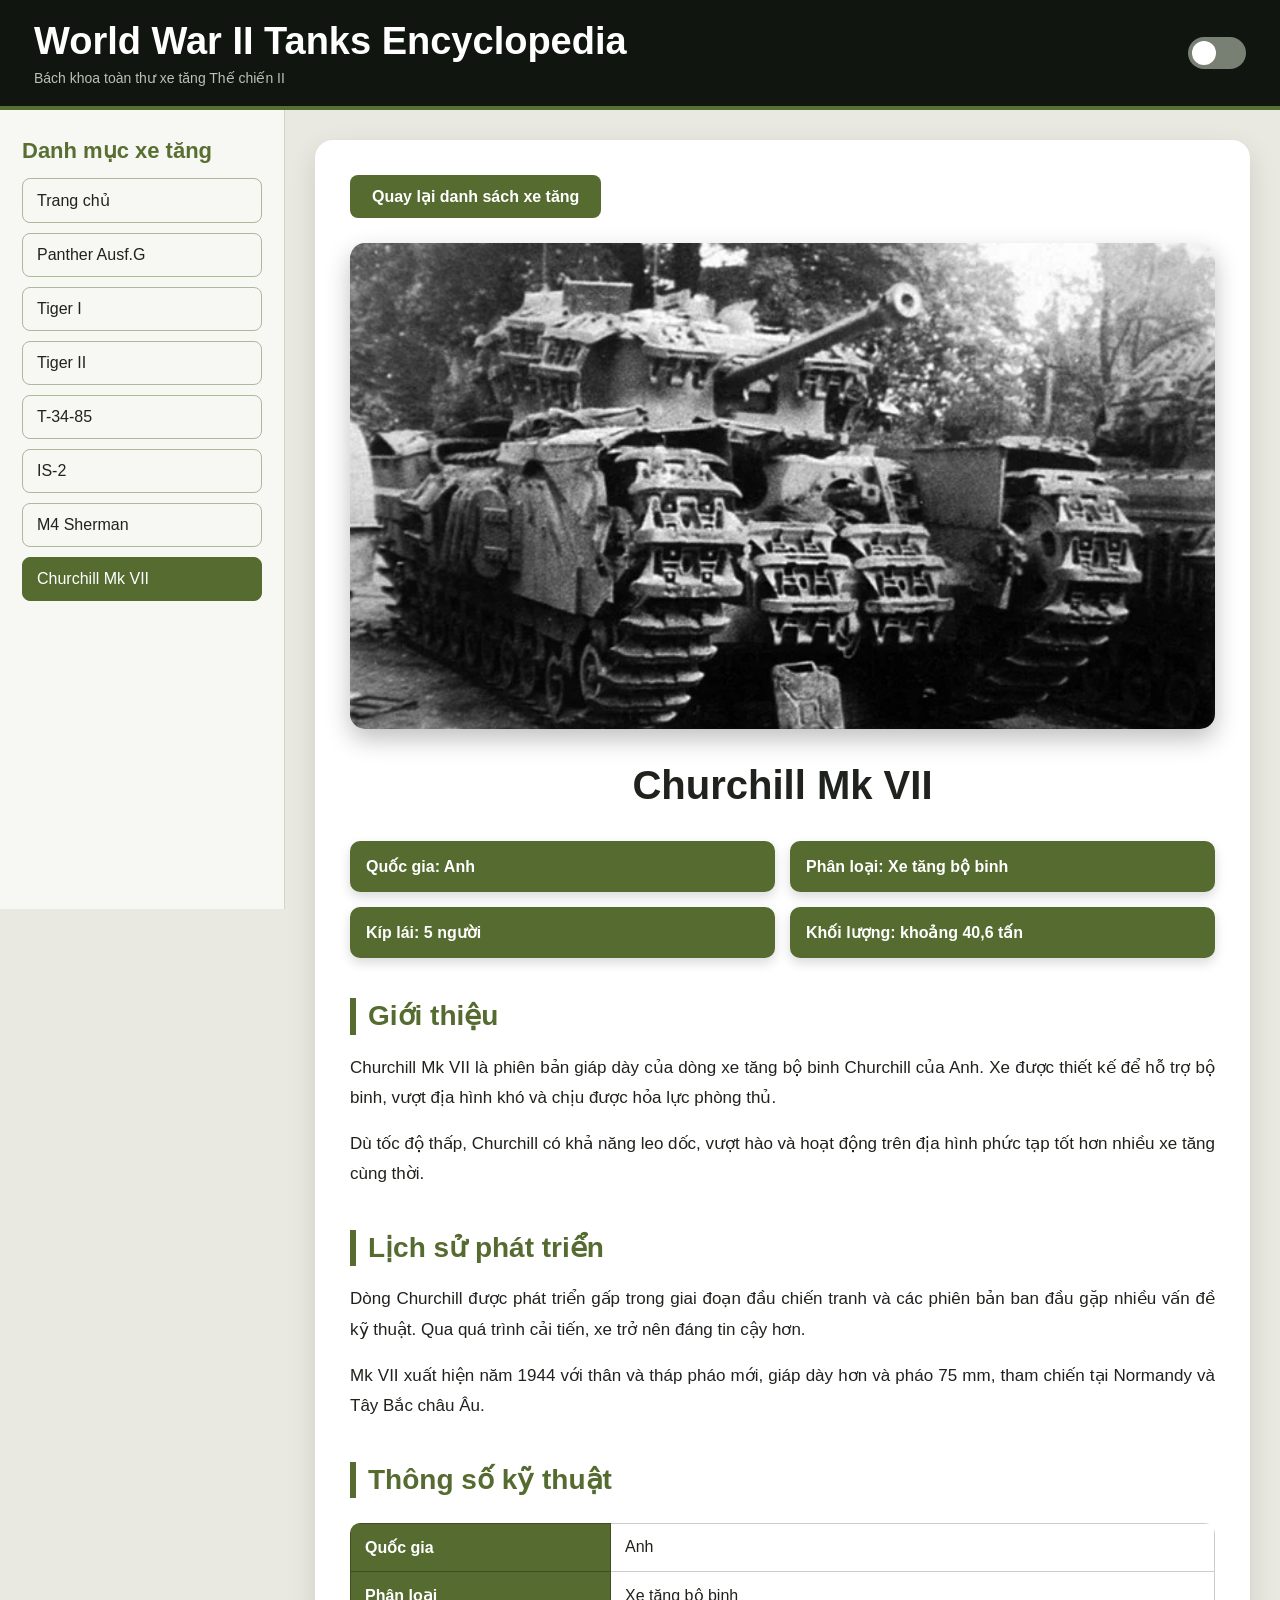
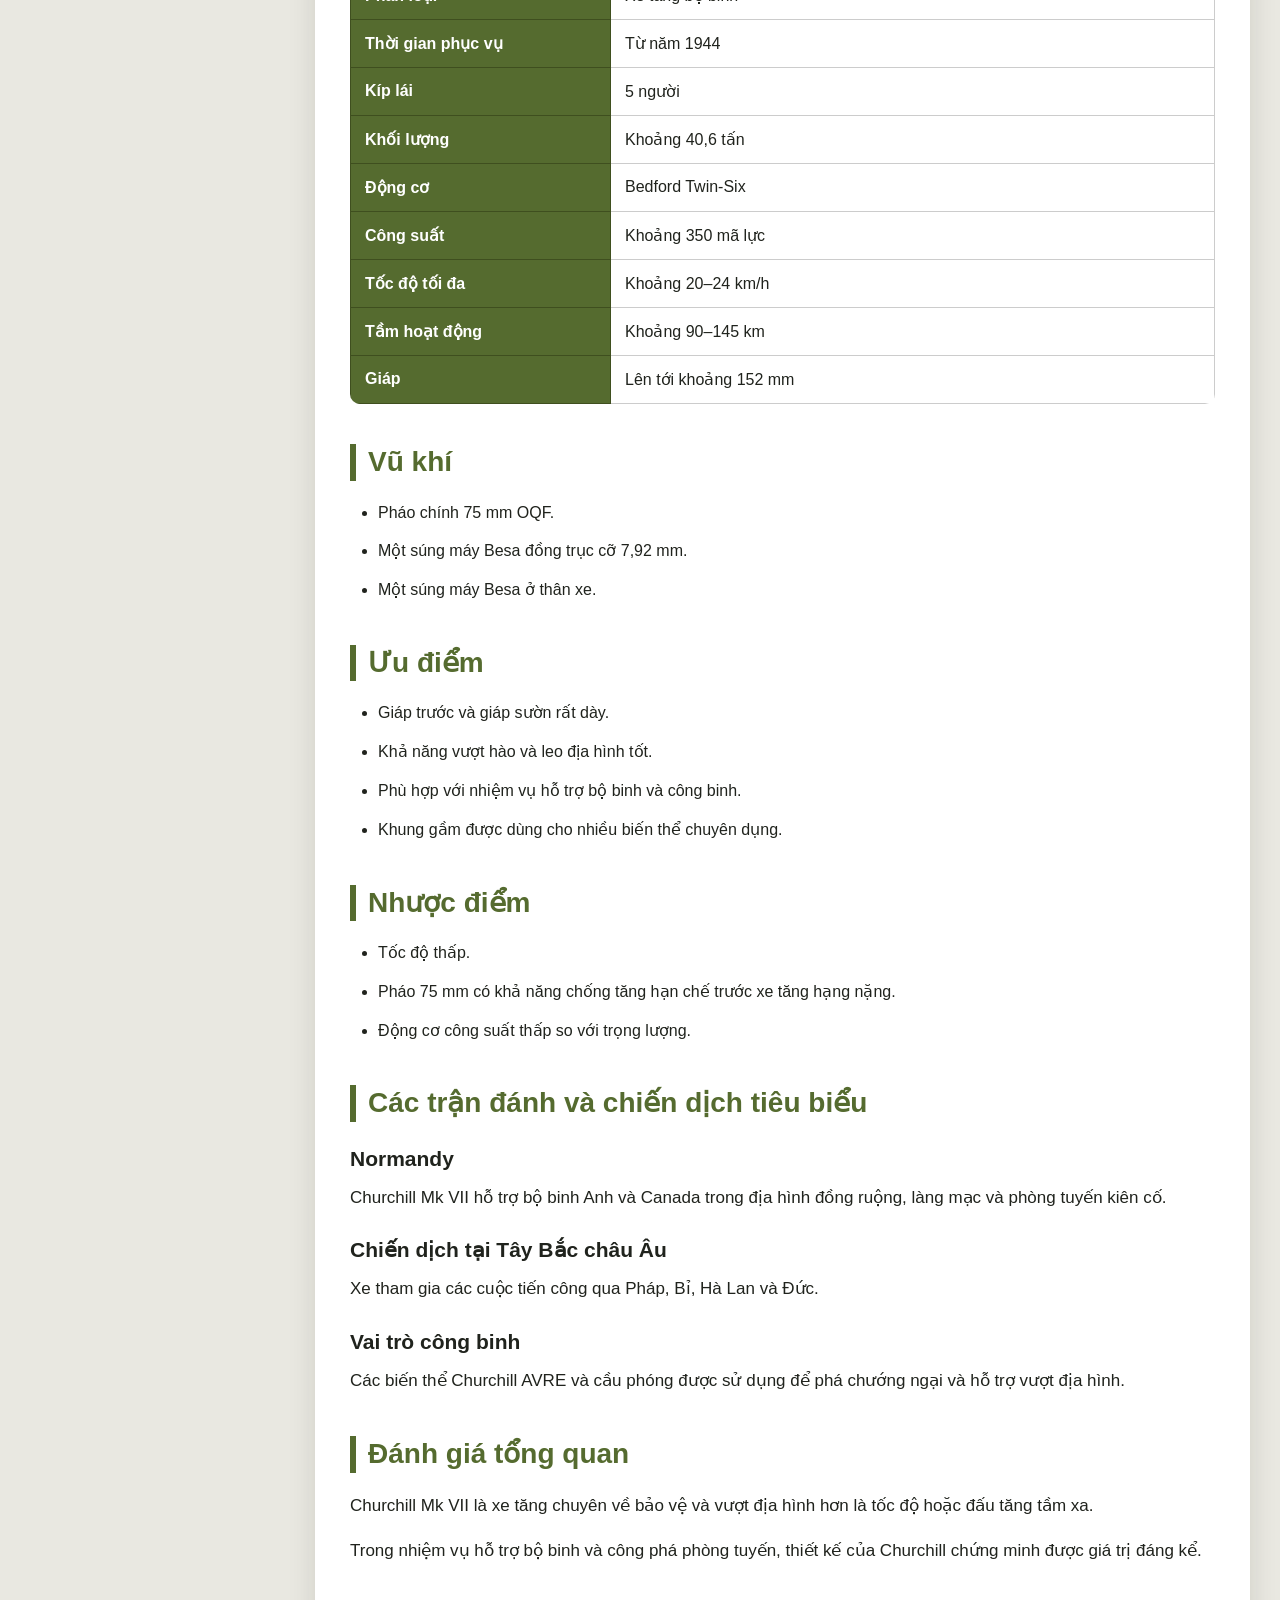
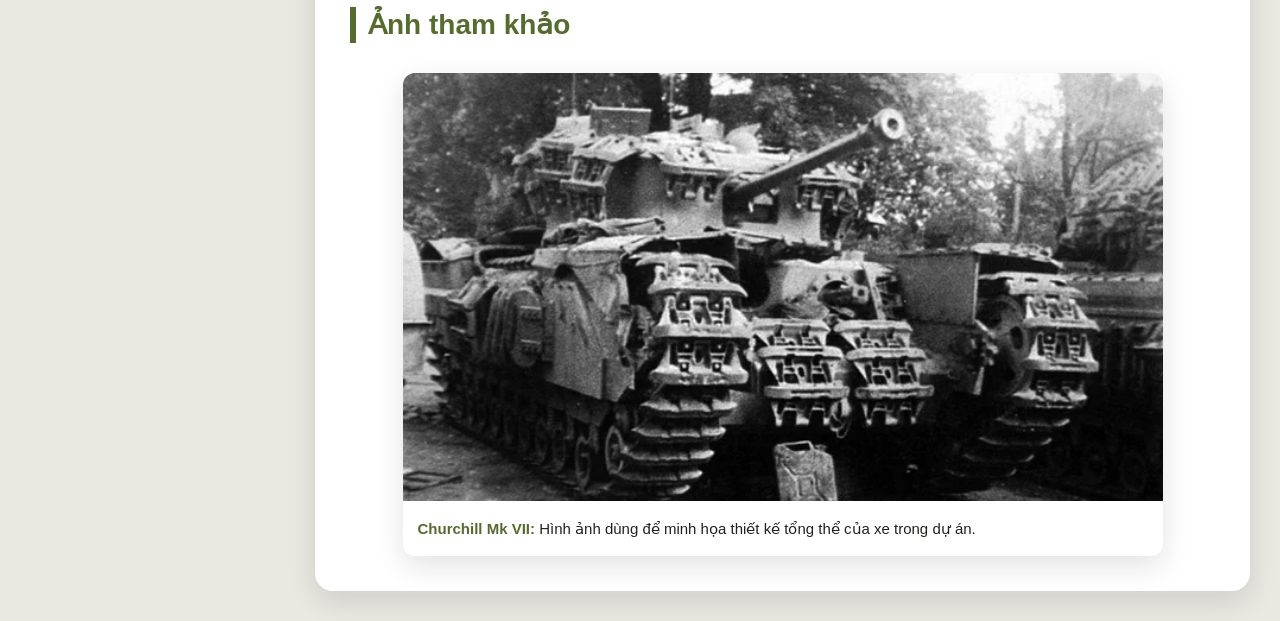
==== tank/churchill.html @ 27023e3a "Add files via upload" ====
<!DOCTYPE html>
<html lang="vi">
<head>
    <meta charset="UTF-8">
    <meta name="viewport" content="width=device-width, initial-scale=1.0">
    <title>Churchill Mk VII</title>
    <link rel="stylesheet" href="../css/style.css">
    <link rel="stylesheet" href="../css/detail.css">
</head>
<body>
<div class="container">
    <header class="header">
        <div><h1>World War II Tanks Encyclopedia</h1><p>Bách khoa toàn thư xe tăng Thế chiến II</p></div>
        <label class="switch" aria-label="Bật hoặc tắt chế độ tối"><input type="checkbox" id="darkMode"><span class="slider"></span></label>
    </header>
    <aside class="sidebar">
        <h2>Danh mục xe tăng</h2>
        <nav class="detail-menu"><a href="../index.html">Trang chủ</a><a href="panther.html">Panther Ausf.G</a>
<a href="tiger1.html">Tiger I</a>
<a href="tiger2.html">Tiger II</a>
<a href="t3485.html">T-34-85</a>
<a href="is2.html">IS-2</a>
<a href="sherman.html">M4 Sherman</a>
<a href="churchill.html" class="active">Churchill Mk VII</a></nav>
    </aside>
    <main class="main detail-main">
        <article class="detail">
            <a href="../index.html" class="back-btn">Quay lại danh sách xe tăng</a>
            <img src="../images/Churchill.jpg" alt="Churchill Mk VII" class="hero">
            <h1>Churchill Mk VII</h1>
            <div class="quick-info">
                <div class="quick-item">Quốc gia: Anh</div>
                <div class="quick-item">Phân loại: Xe tăng bộ binh</div>
                <div class="quick-item">Kíp lái: 5 người</div>
                <div class="quick-item">Khối lượng: khoảng 40,6 tấn</div>
            </div>
            <section><h2>Giới thiệu</h2><p>Churchill Mk VII là phiên bản giáp dày của dòng xe tăng bộ binh Churchill của Anh. Xe được thiết kế để hỗ trợ bộ binh, vượt địa hình khó và chịu được hỏa lực phòng thủ.</p>
<p>Dù tốc độ thấp, Churchill có khả năng leo dốc, vượt hào và hoạt động trên địa hình phức tạp tốt hơn nhiều xe tăng cùng thời.</p></section>
            <section><h2>Lịch sử phát triển</h2><p>Dòng Churchill được phát triển gấp trong giai đoạn đầu chiến tranh và các phiên bản ban đầu gặp nhiều vấn đề kỹ thuật. Qua quá trình cải tiến, xe trở nên đáng tin cậy hơn.</p>
<p>Mk VII xuất hiện năm 1944 với thân và tháp pháo mới, giáp dày hơn và pháo 75 mm, tham chiến tại Normandy và Tây Bắc châu Âu.</p></section>
            <section><h2>Thông số kỹ thuật</h2><table class="spec"><tr><th>Quốc gia</th><td>Anh</td></tr>
<tr><th>Phân loại</th><td>Xe tăng bộ binh</td></tr>
<tr><th>Thời gian phục vụ</th><td>Từ năm 1944</td></tr>
<tr><th>Kíp lái</th><td>5 người</td></tr>
<tr><th>Khối lượng</th><td>Khoảng 40,6 tấn</td></tr>
<tr><th>Động cơ</th><td>Bedford Twin-Six</td></tr>
<tr><th>Công suất</th><td>Khoảng 350 mã lực</td></tr>
<tr><th>Tốc độ tối đa</th><td>Khoảng 20–24 km/h</td></tr>
<tr><th>Tầm hoạt động</th><td>Khoảng 90–145 km</td></tr>
<tr><th>Giáp</th><td>Lên tới khoảng 152 mm</td></tr></table></section>
            <section><h2>Vũ khí</h2><ul><li>Pháo chính 75 mm OQF.</li>
<li>Một súng máy Besa đồng trục cỡ 7,92 mm.</li>
<li>Một súng máy Besa ở thân xe.</li></ul></section>
            <section><h2>Ưu điểm</h2><ul><li>Giáp trước và giáp sườn rất dày.</li>
<li>Khả năng vượt hào và leo địa hình tốt.</li>
<li>Phù hợp với nhiệm vụ hỗ trợ bộ binh và công binh.</li>
<li>Khung gầm được dùng cho nhiều biến thể chuyên dụng.</li></ul></section>
            <section><h2>Nhược điểm</h2><ul><li>Tốc độ thấp.</li>
<li>Pháo 75 mm có khả năng chống tăng hạn chế trước xe tăng hạng nặng.</li>
<li>Động cơ công suất thấp so với trọng lượng.</li></ul></section>
            <section><h2>Các trận đánh và chiến dịch tiêu biểu</h2><h3>Normandy</h3><p>Churchill Mk VII hỗ trợ bộ binh Anh và Canada trong địa hình đồng ruộng, làng mạc và phòng tuyến kiên cố.</p>
<h3>Chiến dịch tại Tây Bắc châu Âu</h3><p>Xe tham gia các cuộc tiến công qua Pháp, Bỉ, Hà Lan và Đức.</p>
<h3>Vai trò công binh</h3><p>Các biến thể Churchill AVRE và cầu phóng được sử dụng để phá chướng ngại và hỗ trợ vượt địa hình.</p></section>
            <section><h2>Đánh giá tổng quan</h2><p>Churchill Mk VII là xe tăng chuyên về bảo vệ và vượt địa hình hơn là tốc độ hoặc đấu tăng tầm xa.</p>
<p>Trong nhiệm vụ hỗ trợ bộ binh và công phá phòng tuyến, thiết kế của Churchill chứng minh được giá trị đáng kể.</p></section>
            <section>
                <h2>Ảnh tham khảo</h2>
                <div class="gallery single-gallery">
                    <figure class="gallery-item">
                        <img src="../images/Churchill.jpg" alt="Ảnh tham khảo Churchill Mk VII">
                        <figcaption><strong>Churchill Mk VII:</strong> Hình ảnh dùng để minh họa thiết kế tổng thể của xe trong dự án.</figcaption>
                    </figure>
                </div>
            </section>
        </article>
    </main>
</div>
<script src="../js/script.js"></script>
</body>
</html>
---- css/style.css ----
:root {
    --background: #e9e8e1;
    --surface: #f7f7f3;
    --card: #ffffff;
    --text: #20231d;
    --muted: #6d7167;
    --primary: #596f32;
    --primary-hover: #718b40;
    --border: #d2d5ca;
    --header: #11150f;
    --shadow: 0 10px 28px rgba(22, 28, 16, 0.12);
}

body.dark {
    --background: #10130e;
    --surface: #181c15;
    --card: #22271e;
    --text: #f1f3ed;
    --muted: #b7bdaf;
    --primary: #94b45a;
    --primary-hover: #abc96b;
    --border: #3b4335;
    --header: #090b08;
    --shadow: 0 12px 30px rgba(0, 0, 0, 0.34);
}

* {
    margin: 0;
    padding: 0;
    box-sizing: border-box;
}

html {
    scroll-behavior: smooth;
}

body {
    min-height: 100vh;
    background: var(--background);
    color: var(--text);
    font-family: Arial, Helvetica, sans-serif;
    transition: background 0.3s, color 0.3s;
}

body.modal-open {
    overflow: hidden;
}

button,
input {
    font: inherit;
}

button {
    border: 0;
}

.container {
    display: grid;
    grid-template-columns: 285px minmax(0, 1fr);
    grid-template-rows: auto 1fr;
    min-height: 100vh;
}

.header {
    position: sticky;
    top: 0;
    z-index: 20;
    grid-column: 1 / -1;
    display: flex;
    align-items: center;
    justify-content: space-between;
    gap: 20px;
    padding: 20px 34px;
    background: var(--header);
    color: #fff;
    border-bottom: 4px solid var(--primary);
}

.header h1 {
    font-size: clamp(25px, 3vw, 38px);
    line-height: 1.15;
}

.header p {
    margin-top: 6px;
    color: #bbc2b4;
    font-size: 14px;
}

.sidebar {
    position: sticky;
    top: 101px;
    align-self: start;
    min-height: calc(100vh - 101px);
    padding: 28px 22px;
    background: var(--surface);
    border-right: 1px solid var(--border);
}

.filter-group {
    margin-bottom: 28px;
}

.sidebar h2 {
    margin-bottom: 14px;
    color: var(--primary);
    font-size: 22px;
}

.search-input {
    width: 100%;
    padding: 12px 14px;
    color: var(--text);
    background: var(--card);
    border: 1px solid var(--border);
    border-radius: 9px;
    outline: none;
}

.search-input:focus {
    border-color: var(--primary);
    box-shadow: 0 0 0 3px rgba(89, 111, 50, 0.18);
}

.country-options {
    display: flex;
    flex-direction: column;
    gap: 12px;
}

.country-options label {
    display: flex;
    align-items: center;
    gap: 9px;
    cursor: pointer;
}

.country-options input {
    width: 18px;
    height: 18px;
    accent-color: var(--primary);
}

.clear-btn {
    width: 100%;
    padding: 11px 14px;
    color: var(--text);
    background: transparent;
    border: 1px solid var(--border);
    border-radius: 8px;
    cursor: pointer;
    transition: 0.25s;
}

.clear-btn:hover {
    color: #fff;
    background: var(--primary);
    border-color: var(--primary);
}

.main {
    min-width: 0;
    padding: 34px;
}

.result-bar {
    display: flex;
    align-items: center;
    justify-content: space-between;
    gap: 20px;
    margin-bottom: 22px;
}

.result-bar h2 {
    font-size: 27px;
}

.result-bar span {
    color: var(--muted);
}

.tank-grid {
    display: grid;
    grid-template-columns: repeat(3, minmax(0, 1fr));
    gap: 24px;
}

.tank-card {
    overflow: hidden;
    background: var(--card);
    border: 1px solid var(--border);
    border-radius: 15px;
    box-shadow: var(--shadow);
    cursor: pointer;
    transition: transform 0.3s, box-shadow 0.3s, border-color 0.3s;
}

.tank-card:hover,
.tank-card:focus-visible {
    transform: translateY(-7px);
    border-color: var(--primary);
    box-shadow: 0 16px 34px rgba(24, 31, 18, 0.2);
    outline: none;
}

.tank-image-wrap {
    position: relative;
    overflow: hidden;
}

.tank-card img {
    display: block;
    width: 100%;
    height: 225px;
    object-fit: cover;
    transition: transform 0.4s;
}

.tank-card:hover img {
    transform: scale(1.045);
}

.tank-year {
    position: absolute;
    right: 12px;
    bottom: 12px;
    padding: 6px 10px;
    color: #fff;
    background: rgba(12, 15, 10, 0.82);
    border-radius: 999px;
    font-size: 13px;
    font-weight: 700;
}

.tank-content {
    padding: 18px;
}

.tank-content h2 {
    margin-bottom: 7px;
    color: var(--primary);
    font-size: 23px;
}

.tank-type {
    margin-bottom: 14px;
    color: var(--muted);
}

.tank-meta {
    display: flex;
    flex-wrap: wrap;
    gap: 8px;
    margin-bottom: 16px;
}

.tank-meta span {
    padding: 6px 9px;
    color: var(--text);
    background: var(--background);
    border: 1px solid var(--border);
    border-radius: 7px;
    font-size: 13px;
}

.detail-btn {
    display: inline-block;
    padding: 10px 16px;
    color: #fff;
    background: var(--primary);
    border-radius: 8px;
    text-decoration: none;
    font-weight: 700;
    cursor: pointer;
    transition: background 0.25s, transform 0.25s;
}

.detail-btn:hover {
    background: var(--primary-hover);
    transform: translateY(-1px);
}

.no-result {
    grid-column: 1 / -1;
    padding: 50px 24px;
    background: var(--card);
    border: 1px solid var(--border);
    border-radius: 14px;
    text-align: center;
}

.no-result p {
    margin-top: 8px;
    color: var(--muted);
}

.switch {
    position: relative;
    flex: 0 0 auto;
    width: 58px;
    height: 32px;
}

.switch input {
    width: 0;
    height: 0;
    opacity: 0;
}

.slider {
    position: absolute;
    inset: 0;
    background: #778073;
    border-radius: 30px;
    cursor: pointer;
    transition: 0.3s;
}

.slider::before {
    position: absolute;
    content: "";
    width: 24px;
    height: 24px;
    left: 4px;
    top: 4px;
    background: #fff;
    border-radius: 50%;
    transition: 0.3s;
}

.switch input:checked + .slider {
    background: var(--primary);
}

.switch input:checked + .slider::before {
    transform: translateX(26px);
}

.modal {
    position: fixed;
    inset: 0;
    z-index: 100;
    display: none;
    align-items: center;
    justify-content: center;
    padding: 22px;
    background: rgba(0, 0, 0, 0.72);
    backdrop-filter: blur(5px);
}

.modal.show {
    display: flex;
}

.modal-content {
    position: relative;
    width: min(820px, 100%);
    max-height: 90vh;
    overflow-y: auto;
    background: var(--card);
    border: 1px solid var(--border);
    border-radius: 17px;
    box-shadow: 0 24px 70px rgba(0, 0, 0, 0.42);
    animation: modalIn 0.25s ease;
}

.modal-content > img {
    display: block;
    width: 100%;
    height: 340px;
    object-fit: cover;
}

.modal-close {
    position: absolute;
    top: 12px;
    right: 12px;
    z-index: 2;
    width: 42px;
    height: 42px;
    color: #fff;
    background: rgba(0, 0, 0, 0.68);
    border-radius: 50%;
    font-size: 30px;
    line-height: 1;
    cursor: pointer;
}

.modal-body {
    padding: 25px;
}

.modal-body h2 {
    margin-bottom: 17px;
    color: var(--primary);
    font-size: 30px;
}

.modal-specs {
    display: grid;
    grid-template-columns: repeat(2, 1fr);
    gap: 10px 20px;
    margin-bottom: 18px;
}

.modal-specs p {
    padding-bottom: 9px;
    border-bottom: 1px solid var(--border);
}

.modal-description {
    margin-bottom: 20px;
    color: var(--muted);
    line-height: 1.75;
}

.modal-detail[hidden] {
    display: none;
}

@keyframes modalIn {
    from {
        opacity: 0;
        transform: translateY(18px) scale(0.98);
    }
    to {
        opacity: 1;
        transform: translateY(0) scale(1);
    }
}

@media (max-width: 1150px) {
    .tank-grid {
        grid-template-columns: repeat(2, minmax(0, 1fr));
    }
}

@media (max-width: 820px) {
    .container {
        display: block;
    }

    .header {
        position: relative;
        padding: 18px 20px;
    }

    .sidebar {
        position: static;
        min-height: auto;
        border-right: 0;
        border-bottom: 1px solid var(--border);
    }

    .country-options {
        flex-direction: row;
        flex-wrap: wrap;
    }

    .main {
        padding: 24px;
    }
}

@media (max-width: 600px) {
    .header h1 {
        font-size: 22px;
    }

    .header p {
        display: none;
    }

    .main {
        padding: 16px;
    }

    .result-bar {
        align-items: flex-start;
        flex-direction: column;
        gap: 6px;
    }

    .tank-grid {
        grid-template-columns: 1fr;
    }

    .tank-card img {
        height: 215px;
    }

    .modal {
        padding: 10px;
    }

    .modal-content > img {
        height: 230px;
    }

    .modal-body {
        padding: 20px;
    }

    .modal-specs {
        grid-template-columns: 1fr;
    }
}
---- css/detail.css ----
/*==================================================
        TRANG CHI TIẾT XE TĂNG
==================================================*/

/*================ KHUNG NỘI DUNG =================*/

.detail-main {
    width: 100%;
    padding: 30px;
}

.detail {
    width: 100%;
    max-width: 1200px;
    margin: 0 auto;
    padding: 35px;
    background: var(--card);
    color: var(--text);
    border-radius: 18px;
    box-shadow: var(--shadow);
}

/*================ NÚT QUAY LẠI =================*/

.back-btn {
    display: inline-block;
    margin-bottom: 25px;
    padding: 12px 22px;
    background: #556b2f;
    color: #ffffff;
    text-decoration: none;
    border-radius: 8px;
    font-weight: 700;
    transition: 0.3s;
}

.back-btn:hover {
    background: #708c35;
    transform: translateY(-2px);
}

/*================ ẢNH BANNER =================*/

.hero {
    display: block;
    width: 100%;
    aspect-ratio: 16 / 9;
    object-fit: cover;
    margin-bottom: 30px;
    border-radius: 15px;
    box-shadow: 0 10px 25px rgba(0, 0, 0, 0.25);
}

/*================ TIÊU ĐỀ =================*/

.detail h1 {
    margin-bottom: 30px;
    text-align: center;
    font-size: 40px;
    line-height: 1.3;
}

.detail h2 {
    margin-top: 40px;
    margin-bottom: 18px;
    padding-left: 12px;
    border-left: 6px solid #556b2f;
    color: #556b2f;
    font-size: 28px;
    line-height: 1.3;
}

.detail h3 {
    margin-top: 25px;
    margin-bottom: 12px;
    font-size: 21px;
}

body.dark .detail h2 {
    color: #9acd32;
    border-left-color: #9acd32;
}

/*================ ĐOẠN VĂN =================*/

.detail p {
    margin-bottom: 15px;
    font-size: 17px;
    line-height: 1.8;
    text-align: justify;
}

.detail ul {
    margin: 15px 0 15px 28px;
    line-height: 1.8;
}

.detail li {
    margin-bottom: 10px;
    font-size: 16px;
}

/*================ THÔNG TIN NHANH =================*/

.quick-info {
    display: grid;
    grid-template-columns: repeat(2, 1fr);
    gap: 15px;
    margin: 30px 0;
}

.quick-item {
    padding: 16px;
    background: #556b2f;
    color: #ffffff;
    border-radius: 10px;
    font-weight: 700;
    box-shadow: 0 5px 12px rgba(0, 0, 0, 0.15);
}

body.dark .quick-item {
    background: #3c5224;
}

/*================ BẢNG THÔNG SỐ =================*/

.spec {
    width: 100%;
    margin: 25px 0;
    border-collapse: collapse;
    overflow: hidden;
    border-radius: 10px;
}

.spec th {
    width: 260px;
    padding: 14px;
    background: #556b2f;
    color: #ffffff;
    border: 1px solid #3f4f1f;
    text-align: left;
    vertical-align: top;
}

.spec td {
    padding: 14px;
    background: var(--card);
    color: var(--text);
    border: 1px solid #cccccc;
    vertical-align: top;
}

.spec tr:hover td {
    background: rgba(85, 107, 47, 0.08);
}

body.dark .spec td {
    border-color: #555555;
}

body.dark .spec tr:hover td {
    background: rgba(154, 205, 50, 0.08);
}

/*================ THƯ VIỆN ẢNH =================*/

.gallery {
    display: grid;
    grid-template-columns: repeat(2, 1fr);
    gap: 25px;
    margin-top: 30px;
}

.gallery-item {
    margin: 0;
    background: var(--card);
    border-radius: 12px;
    overflow: hidden;
    box-shadow: var(--shadow);
    transition: transform 0.3s, box-shadow 0.3s;
}

.gallery-item:hover {
    transform: translateY(-6px);
    box-shadow: 0 14px 28px rgba(0, 0, 0, 0.22);
}

.gallery-item img {
    display: block;
    width: 100%;
    aspect-ratio: 16 / 9;
    object-fit: cover;
    transition: transform 0.4s;
}

.gallery-item:hover img {
    transform: scale(1.05);
}

.gallery-item p,
.gallery-item figcaption {
    display: block;
    margin: 0;
    padding: 15px;
    color: var(--text);
    font-size: 15px;
    line-height: 1.7;
    text-align: justify;
}

.gallery-item figcaption strong {
    color: #556b2f;
}

body.dark .gallery-item figcaption strong {
    color: #9acd32;
}

/*================ MENU TRANG CHI TIẾT =================*/

.detail-menu {
    display: flex;
    flex-direction: column;
    gap: 10px;
}

.detail-menu a {
    display: block;
    padding: 12px 14px;
    color: var(--text);
    text-decoration: none;
    border: 1px solid rgba(85, 107, 47, 0.45);
    border-radius: 8px;
    transition: 0.3s;
}

.detail-menu a:hover {
    background: #556b2f;
    color: #ffffff;
    transform: translateX(4px);
}

.detail-menu a.active {
    background: #556b2f;
    color: #ffffff;
    border-color: #556b2f;
}

/*================ ĐƯỜNG KẺ =================*/

.detail hr {
    margin: 35px 0;
    border: none;
    border-top: 2px solid #dddddd;
}

body.dark .detail hr {
    border-color: #444444;
}

/*================ RESPONSIVE TABLET =================*/

@media (max-width: 1000px) {
    .detail-main {
        padding: 22px;
    }

    .detail {
        padding: 28px;
    }

    .quick-info {
        grid-template-columns: 1fr;
    }

    .gallery {
        grid-template-columns: 1fr;
    }

    .spec th {
        width: 190px;
    }
}

/*================ RESPONSIVE MOBILE =================*/

@media (max-width: 768px) {
    .detail-main {
        padding: 15px;
    }

    .detail {
        padding: 20px;
        border-radius: 12px;
    }

    .detail h1 {
        font-size: 30px;
    }

    .detail h2 {
        margin-top: 32px;
        font-size: 24px;
    }

    .detail h3 {
        font-size: 19px;
    }

    .detail p {
        font-size: 16px;
        text-align: left;
    }

    .detail li {
        font-size: 15px;
    }

    .hero {
        border-radius: 10px;
    }

    .spec {
        display: block;
        overflow-x: auto;
        white-space: normal;
    }

    .spec th,
    .spec td {
        min-width: 150px;
        padding: 10px;
        font-size: 14px;
    }

    .gallery-item p,
    .gallery-item figcaption {
        font-size: 14px;
        text-align: left;
    }

    .back-btn {
        width: 100%;
        text-align: center;
    }
}

/*================ MOBILE NHỎ =================*/

@media (max-width: 480px) {
    .detail-main {
        padding: 10px;
    }

    .detail {
        padding: 15px;
    }

    .detail h1 {
        font-size: 26px;
    }

    .detail h2 {
        font-size: 21px;
    }

    .quick-item {
        padding: 13px;
        font-size: 14px;
    }

    .gallery {
        gap: 18px;
    }
}


.single-gallery {
    grid-template-columns: minmax(0, 760px);
    justify-content: center;
}
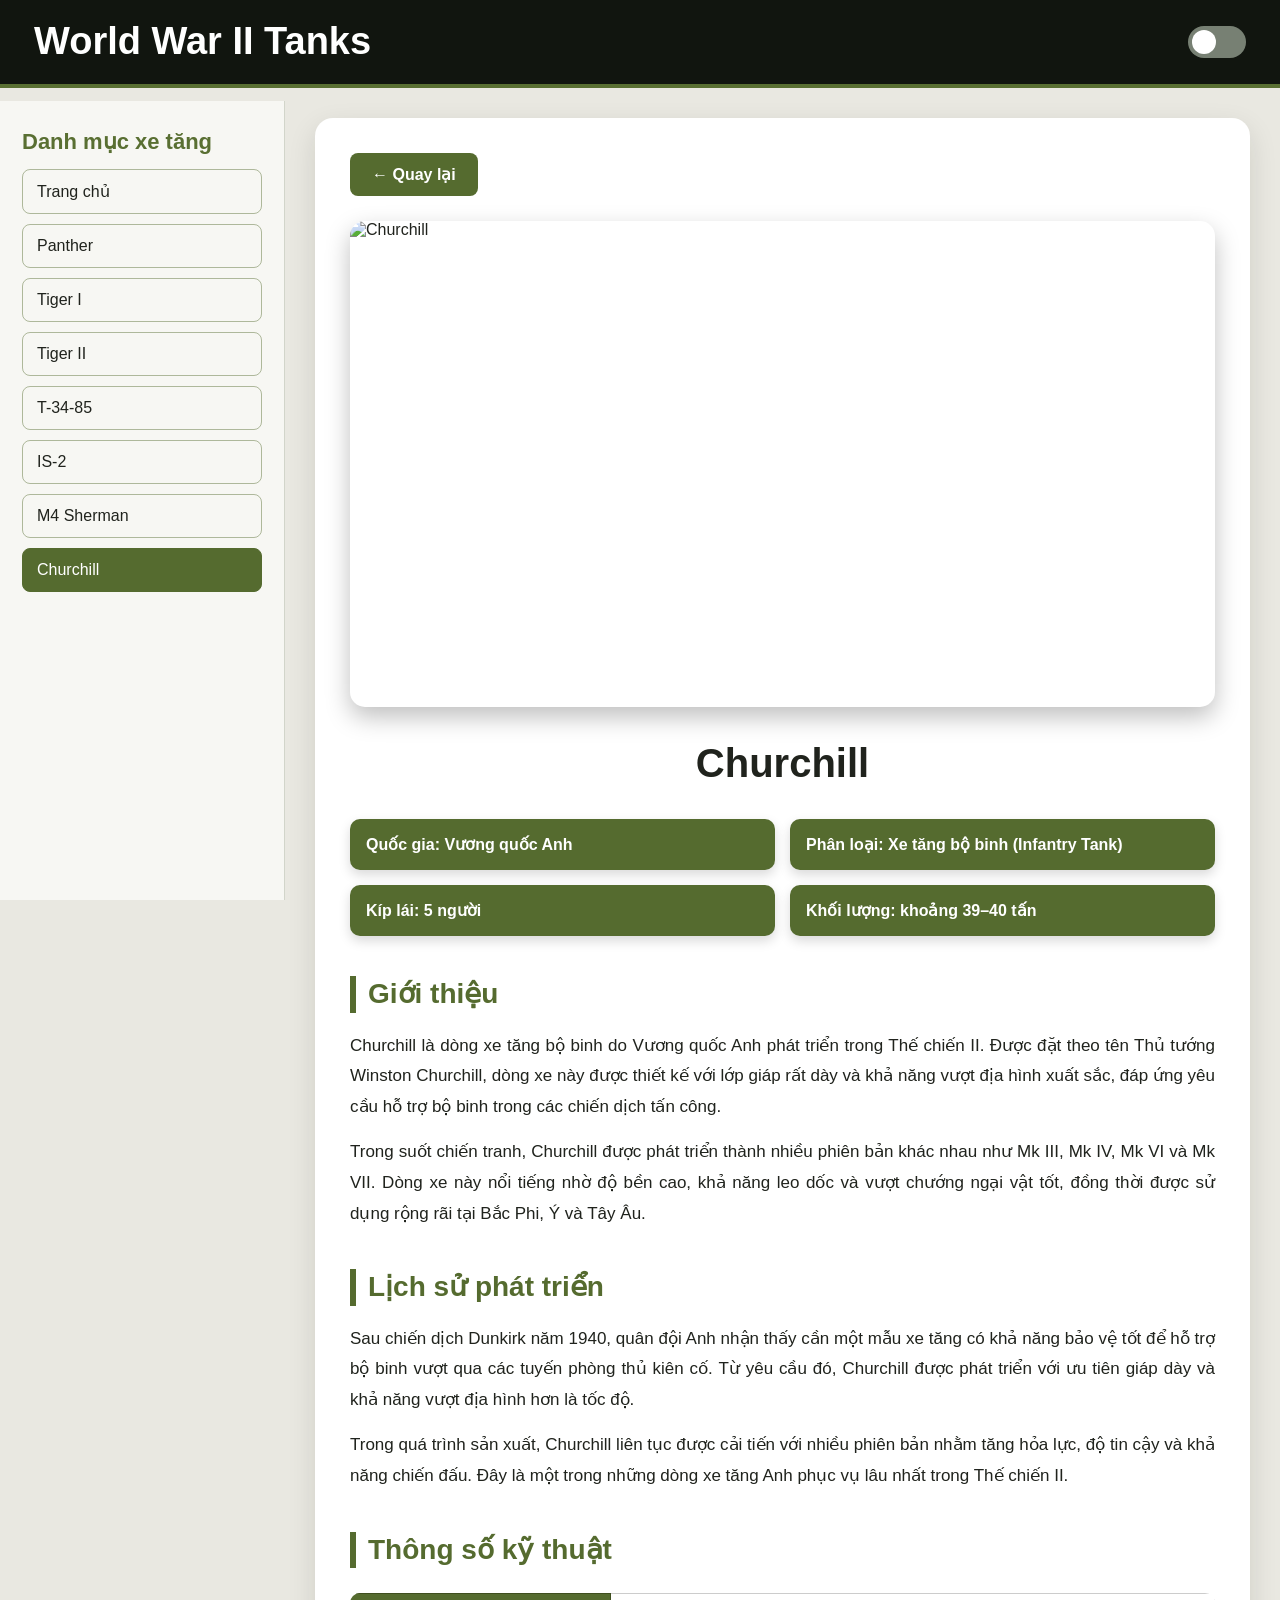
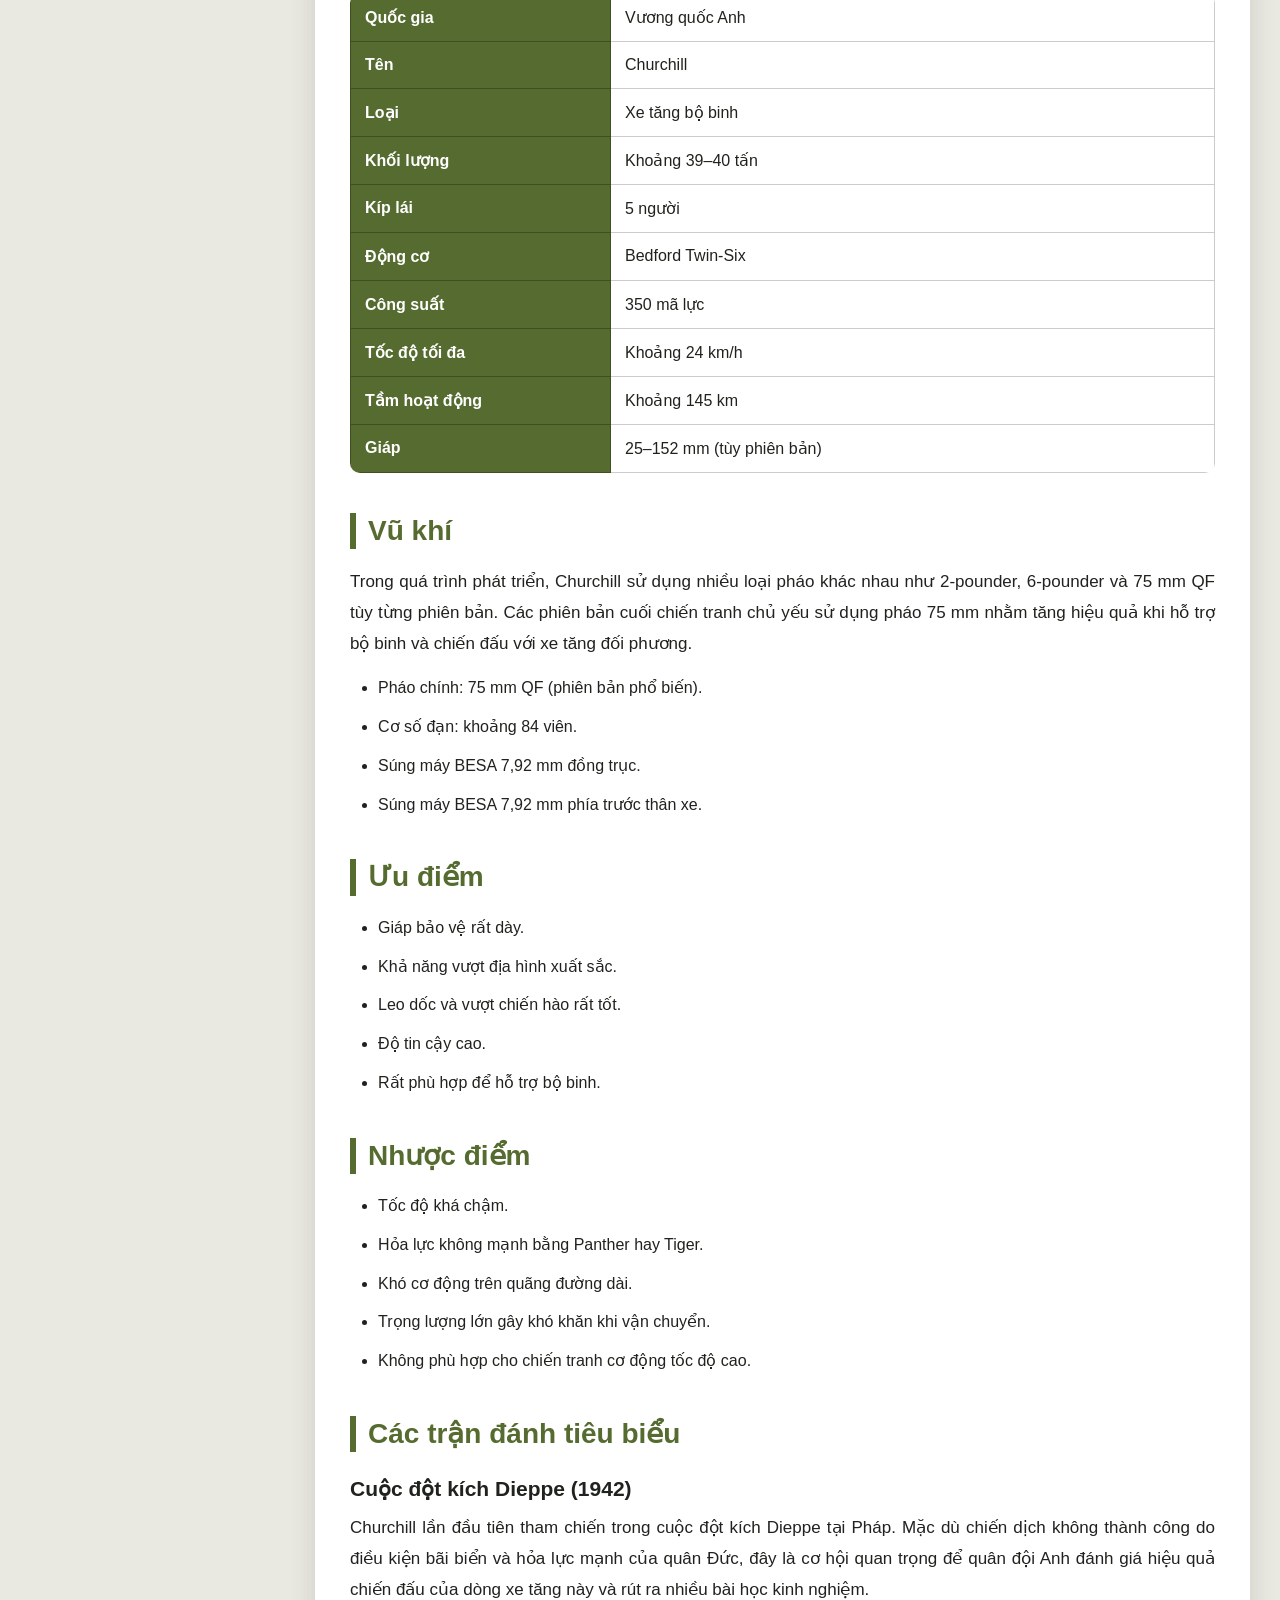
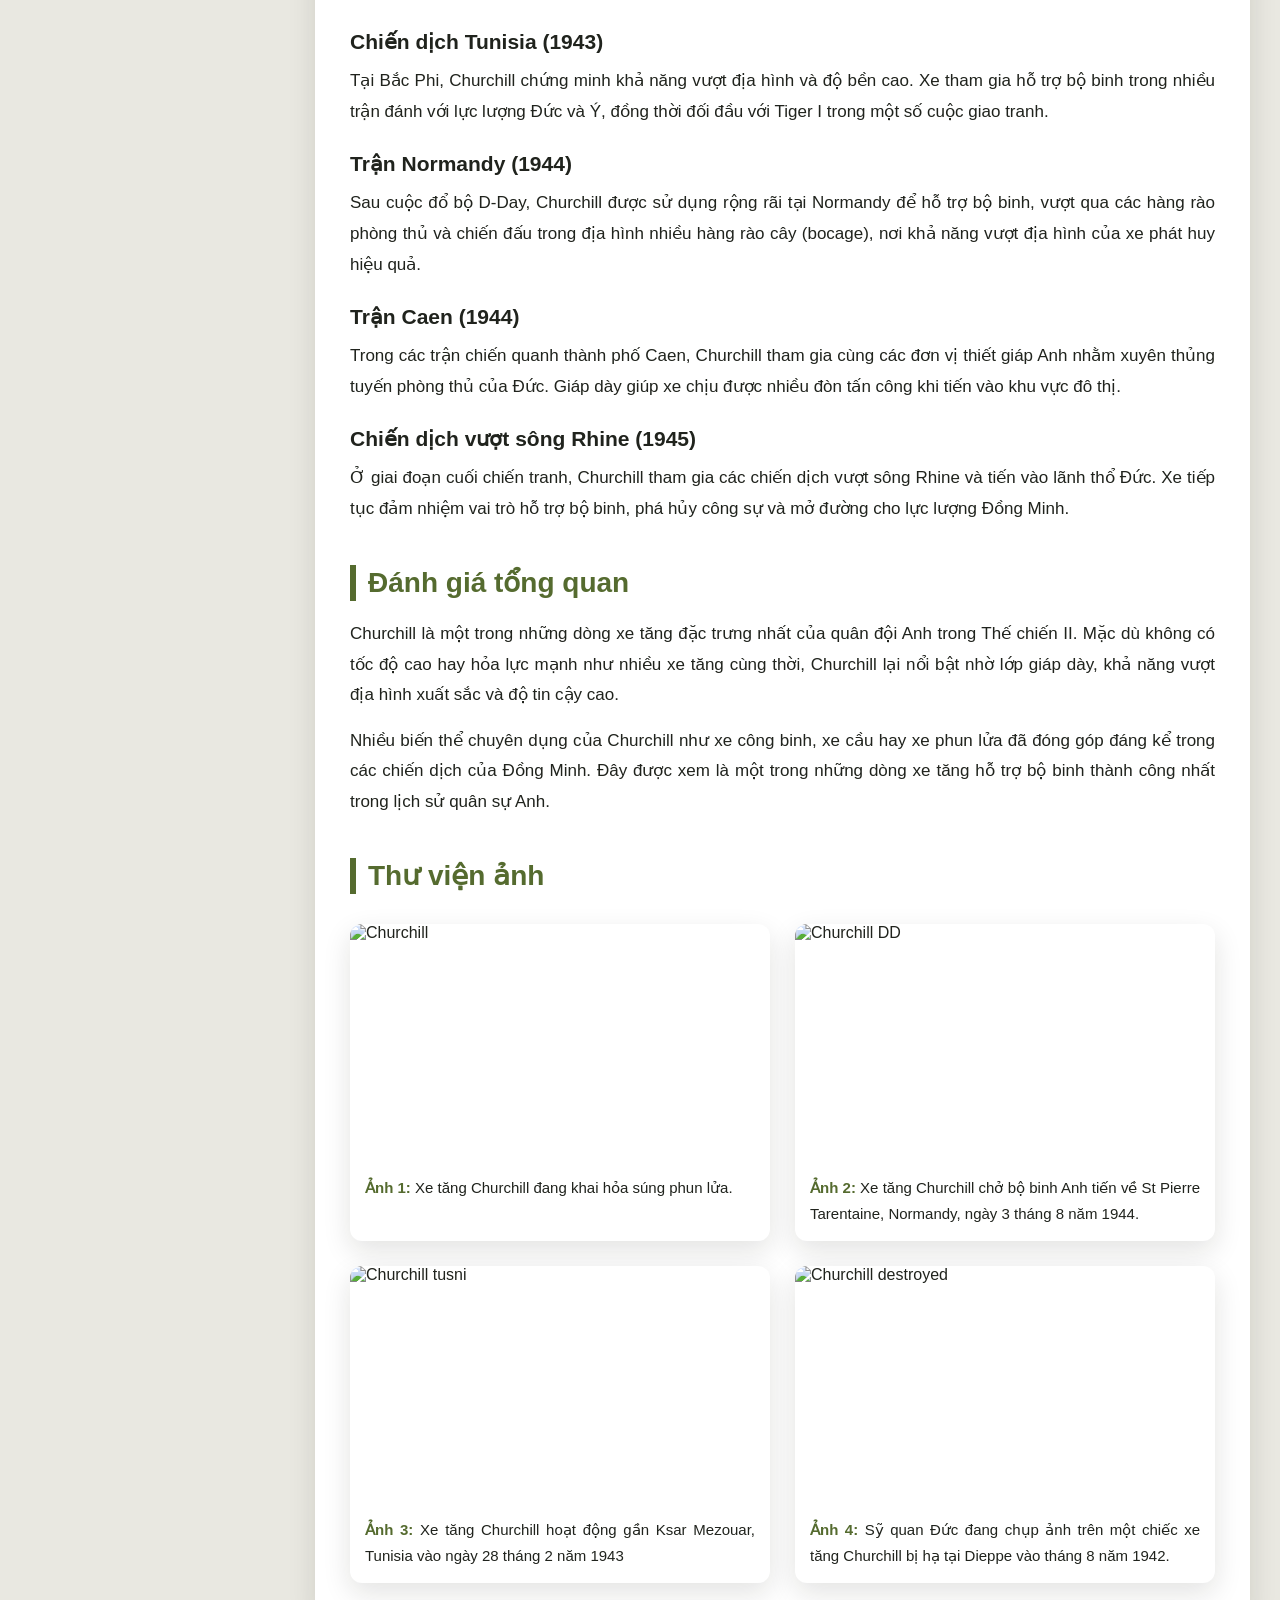
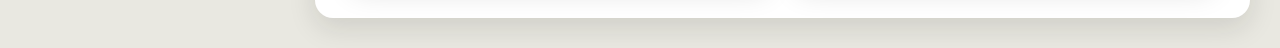
==== commit ce948344: "Update churchill.html" ====
--- a/tank/churchill.html
+++ b/tank/churchill.html
@@ -1,80 +1,493 @@
 <!DOCTYPE html>
 <html lang="vi">
+
 <head>
-    <meta charset="UTF-8">
-    <meta name="viewport" content="width=device-width, initial-scale=1.0">
-    <title>Churchill Mk VII</title>
-    <link rel="stylesheet" href="../css/style.css">
-    <link rel="stylesheet" href="../css/detail.css">
+
+<meta charset="UTF-8">
+
+<meta name="viewport" content="width=device-width, initial-scale=1.0">
+
+<title>Churchill</title>
+
+<link rel="stylesheet" href="../css/style.css">
+<link rel="stylesheet" href="../css/detail.css">
+
 </head>
+
 <body>
+
 <div class="container">
-    <header class="header">
-        <div><h1>World War II Tanks Encyclopedia</h1><p>Bách khoa toàn thư xe tăng Thế chiến II</p></div>
-        <label class="switch" aria-label="Bật hoặc tắt chế độ tối"><input type="checkbox" id="darkMode"><span class="slider"></span></label>
-    </header>
-    <aside class="sidebar">
-        <h2>Danh mục xe tăng</h2>
-        <nav class="detail-menu"><a href="../index.html">Trang chủ</a><a href="panther.html">Panther Ausf.G</a>
+
+<header class="header">
+
+<h1>World War II Tanks </h1>
+
+<label class="switch">
+
+<input type="checkbox" id="darkMode">
+
+<span class="slider"></span>
+
+</label>
+
+</header>
+
+<aside class="sidebar">
+
+<h2>Danh mục xe tăng</h2>
+
+<nav class="detail-menu">
+
+<a href="../index.html">Trang chủ</a>
+
+<a href="panther.html">Panther</a>
+
 <a href="tiger1.html">Tiger I</a>
+
 <a href="tiger2.html">Tiger II</a>
+
 <a href="t3485.html">T-34-85</a>
+
 <a href="is2.html">IS-2</a>
+
 <a href="sherman.html">M4 Sherman</a>
-<a href="churchill.html" class="active">Churchill Mk VII</a></nav>
-    </aside>
-    <main class="main detail-main">
-        <article class="detail">
-            <a href="../index.html" class="back-btn">Quay lại danh sách xe tăng</a>
-            <img src="../images/Churchill.jpg" alt="Churchill Mk VII" class="hero">
-            <h1>Churchill Mk VII</h1>
-            <div class="quick-info">
-                <div class="quick-item">Quốc gia: Anh</div>
-                <div class="quick-item">Phân loại: Xe tăng bộ binh</div>
-                <div class="quick-item">Kíp lái: 5 người</div>
-                <div class="quick-item">Khối lượng: khoảng 40,6 tấn</div>
-            </div>
-            <section><h2>Giới thiệu</h2><p>Churchill Mk VII là phiên bản giáp dày của dòng xe tăng bộ binh Churchill của Anh. Xe được thiết kế để hỗ trợ bộ binh, vượt địa hình khó và chịu được hỏa lực phòng thủ.</p>
-<p>Dù tốc độ thấp, Churchill có khả năng leo dốc, vượt hào và hoạt động trên địa hình phức tạp tốt hơn nhiều xe tăng cùng thời.</p></section>
-            <section><h2>Lịch sử phát triển</h2><p>Dòng Churchill được phát triển gấp trong giai đoạn đầu chiến tranh và các phiên bản ban đầu gặp nhiều vấn đề kỹ thuật. Qua quá trình cải tiến, xe trở nên đáng tin cậy hơn.</p>
-<p>Mk VII xuất hiện năm 1944 với thân và tháp pháo mới, giáp dày hơn và pháo 75 mm, tham chiến tại Normandy và Tây Bắc châu Âu.</p></section>
-            <section><h2>Thông số kỹ thuật</h2><table class="spec"><tr><th>Quốc gia</th><td>Anh</td></tr>
-<tr><th>Phân loại</th><td>Xe tăng bộ binh</td></tr>
-<tr><th>Thời gian phục vụ</th><td>Từ năm 1944</td></tr>
-<tr><th>Kíp lái</th><td>5 người</td></tr>
-<tr><th>Khối lượng</th><td>Khoảng 40,6 tấn</td></tr>
-<tr><th>Động cơ</th><td>Bedford Twin-Six</td></tr>
-<tr><th>Công suất</th><td>Khoảng 350 mã lực</td></tr>
-<tr><th>Tốc độ tối đa</th><td>Khoảng 20–24 km/h</td></tr>
-<tr><th>Tầm hoạt động</th><td>Khoảng 90–145 km</td></tr>
-<tr><th>Giáp</th><td>Lên tới khoảng 152 mm</td></tr></table></section>
-            <section><h2>Vũ khí</h2><ul><li>Pháo chính 75 mm OQF.</li>
-<li>Một súng máy Besa đồng trục cỡ 7,92 mm.</li>
-<li>Một súng máy Besa ở thân xe.</li></ul></section>
-            <section><h2>Ưu điểm</h2><ul><li>Giáp trước và giáp sườn rất dày.</li>
-<li>Khả năng vượt hào và leo địa hình tốt.</li>
-<li>Phù hợp với nhiệm vụ hỗ trợ bộ binh và công binh.</li>
-<li>Khung gầm được dùng cho nhiều biến thể chuyên dụng.</li></ul></section>
-            <section><h2>Nhược điểm</h2><ul><li>Tốc độ thấp.</li>
-<li>Pháo 75 mm có khả năng chống tăng hạn chế trước xe tăng hạng nặng.</li>
-<li>Động cơ công suất thấp so với trọng lượng.</li></ul></section>
-            <section><h2>Các trận đánh và chiến dịch tiêu biểu</h2><h3>Normandy</h3><p>Churchill Mk VII hỗ trợ bộ binh Anh và Canada trong địa hình đồng ruộng, làng mạc và phòng tuyến kiên cố.</p>
-<h3>Chiến dịch tại Tây Bắc châu Âu</h3><p>Xe tham gia các cuộc tiến công qua Pháp, Bỉ, Hà Lan và Đức.</p>
-<h3>Vai trò công binh</h3><p>Các biến thể Churchill AVRE và cầu phóng được sử dụng để phá chướng ngại và hỗ trợ vượt địa hình.</p></section>
-            <section><h2>Đánh giá tổng quan</h2><p>Churchill Mk VII là xe tăng chuyên về bảo vệ và vượt địa hình hơn là tốc độ hoặc đấu tăng tầm xa.</p>
-<p>Trong nhiệm vụ hỗ trợ bộ binh và công phá phòng tuyến, thiết kế của Churchill chứng minh được giá trị đáng kể.</p></section>
-            <section>
-                <h2>Ảnh tham khảo</h2>
-                <div class="gallery single-gallery">
-                    <figure class="gallery-item">
-                        <img src="../images/Churchill.jpg" alt="Ảnh tham khảo Churchill Mk VII">
-                        <figcaption><strong>Churchill Mk VII:</strong> Hình ảnh dùng để minh họa thiết kế tổng thể của xe trong dự án.</figcaption>
-                    </figure>
-                </div>
-            </section>
-        </article>
-    </main>
-</div>
-<script src="../js/script.js"></script>
+
+<a href="churchill.html" class="active">Churchill</a>
+
+</nav>
+
+</aside>
+
+<main class="main detail-main">
+
+<article class="detail">
+
+<a href="../index.html" class="back-btn">
+
+← Quay lại
+
+</a>
+
+<img
+src="../images/Chur.jpg"
+alt="Churchill"
+class="hero">
+
+<h1>Churchill</h1>
+
+<div class="quick-info">
+
+<div class="quick-item">
+
+Quốc gia: Vương quốc Anh
+
+</div>
+
+<div class="quick-item">
+
+Phân loại: Xe tăng bộ binh (Infantry Tank)
+
+</div>
+
+<div class="quick-item">
+
+Kíp lái: 5 người
+
+</div>
+
+<div class="quick-item">
+
+Khối lượng: khoảng 39–40 tấn
+
+</div>
+
+</div>
+
+<section>
+
+<h2>Giới thiệu</h2>
+
+<p>
+
+Churchill là dòng xe tăng bộ binh do Vương quốc Anh phát triển trong
+Thế chiến II. Được đặt theo tên Thủ tướng Winston Churchill, dòng xe này
+được thiết kế với lớp giáp rất dày và khả năng vượt địa hình xuất sắc,
+đáp ứng yêu cầu hỗ trợ bộ binh trong các chiến dịch tấn công.
+
+</p>
+
+<p>
+
+Trong suốt chiến tranh, Churchill được phát triển thành nhiều phiên bản
+khác nhau như Mk III, Mk IV, Mk VI và Mk VII. Dòng xe này nổi tiếng nhờ
+độ bền cao, khả năng leo dốc và vượt chướng ngại vật tốt, đồng thời được
+sử dụng rộng rãi tại Bắc Phi, Ý và Tây Âu.
+
+</p>
+
+</section>
+
+<section>
+
+<h2>Lịch sử phát triển</h2>
+
+<p>
+
+Sau chiến dịch Dunkirk năm 1940, quân đội Anh nhận thấy cần một mẫu xe
+tăng có khả năng bảo vệ tốt để hỗ trợ bộ binh vượt qua các tuyến phòng
+thủ kiên cố. Từ yêu cầu đó, Churchill được phát triển với ưu tiên giáp
+dày và khả năng vượt địa hình hơn là tốc độ.
+
+</p>
+
+<p>
+
+Trong quá trình sản xuất, Churchill liên tục được cải tiến với nhiều
+phiên bản nhằm tăng hỏa lực, độ tin cậy và khả năng chiến đấu. Đây là
+một trong những dòng xe tăng Anh phục vụ lâu nhất trong Thế chiến II.
+
+</p>
+
+</section>
+
+<section>
+
+<h2>Thông số kỹ thuật</h2>
+
+<table class="spec">
+
+<tr>
+
+<th>Quốc gia</th>
+
+<td>Vương quốc Anh</td>
+
+</tr>
+
+<tr>
+
+<th>Tên</th>
+
+<td>Churchill</td>
+
+</tr>
+
+<tr>
+
+<th>Loại</th>
+
+<td>Xe tăng bộ binh</td>
+
+</tr>
+
+<tr>
+
+<th>Khối lượng</th>
+
+<td>Khoảng 39–40 tấn</td>
+
+</tr>
+
+<tr>
+
+<th>Kíp lái</th>
+
+<td>5 người</td>
+
+</tr>
+
+<tr>
+
+<th>Động cơ</th>
+
+<td>Bedford Twin-Six</td>
+
+</tr>
+
+<tr>
+
+<th>Công suất</th>
+
+<td>350 mã lực</td>
+
+</tr>
+
+<tr>
+
+<th>Tốc độ tối đa</th>
+
+<td>Khoảng 24 km/h</td>
+
+</tr>
+
+<tr>
+
+<th>Tầm hoạt động</th>
+
+<td>Khoảng 145 km</td>
+
+</tr>
+
+<tr>
+
+<th>Giáp</th>
+
+<td>25–152 mm (tùy phiên bản)</td>
+
+</tr>
+
+</table>
+
+</section>
+
+<section>
+
+<h2>Vũ khí</h2>
+
+<p>
+
+Trong quá trình phát triển, Churchill sử dụng nhiều loại pháo khác nhau
+như 2-pounder, 6-pounder và 75 mm QF tùy từng phiên bản. Các phiên bản
+cuối chiến tranh chủ yếu sử dụng pháo 75 mm nhằm tăng hiệu quả khi hỗ
+trợ bộ binh và chiến đấu với xe tăng đối phương.
+
+</p>
+
+<ul>
+
+<li>Pháo chính: 75 mm QF (phiên bản phổ biến).</li>
+
+<li>Cơ số đạn: khoảng 84 viên.</li>
+
+<li>Súng máy BESA 7,92 mm đồng trục.</li>
+
+<li>Súng máy BESA 7,92 mm phía trước thân xe.</li>
+
+</ul>
+
+</section>
+
+<section>
+
+<h2>Ưu điểm</h2>
+
+<ul>
+
+<li>Giáp bảo vệ rất dày.</li>
+
+<li>Khả năng vượt địa hình xuất sắc.</li>
+
+<li>Leo dốc và vượt chiến hào rất tốt.</li>
+
+<li>Độ tin cậy cao.</li>
+
+<li>Rất phù hợp để hỗ trợ bộ binh.</li>
+
+</ul>
+
+</section>
+
+<section>
+
+<h2>Nhược điểm</h2>
+
+<ul>
+
+<li>Tốc độ khá chậm.</li>
+
+<li>Hỏa lực không mạnh bằng Panther hay Tiger.</li>
+
+<li>Khó cơ động trên quãng đường dài.</li>
+
+<li>Trọng lượng lớn gây khó khăn khi vận chuyển.</li>
+
+<li>Không phù hợp cho chiến tranh cơ động tốc độ cao.</li>
+
+</ul>
+
+</section>
+<section>
+
+<h2>Các trận đánh tiêu biểu</h2>
+
+<h3>Cuộc đột kích Dieppe (1942)</h3>
+
+<p>
+
+Churchill lần đầu tiên tham chiến trong cuộc đột kích Dieppe tại Pháp.
+Mặc dù chiến dịch không thành công do điều kiện bãi biển và hỏa lực mạnh
+của quân Đức, đây là cơ hội quan trọng để quân đội Anh đánh giá hiệu quả
+chiến đấu của dòng xe tăng này và rút ra nhiều bài học kinh nghiệm.
+
+</p>
+
+<h3>Chiến dịch Tunisia (1943)</h3>
+
+<p>
+
+Tại Bắc Phi, Churchill chứng minh khả năng vượt địa hình và độ bền cao.
+Xe tham gia hỗ trợ bộ binh trong nhiều trận đánh với lực lượng Đức và Ý,
+đồng thời đối đầu với Tiger I trong một số cuộc giao tranh.
+
+</p>
+
+<h3>Trận Normandy (1944)</h3>
+
+<p>
+
+Sau cuộc đổ bộ D-Day, Churchill được sử dụng rộng rãi tại Normandy để hỗ
+trợ bộ binh, vượt qua các hàng rào phòng thủ và chiến đấu trong địa hình
+nhiều hàng rào cây (bocage), nơi khả năng vượt địa hình của xe phát huy
+hiệu quả.
+
+</p>
+
+<h3>Trận Caen (1944)</h3>
+
+<p>
+
+Trong các trận chiến quanh thành phố Caen, Churchill tham gia cùng các
+đơn vị thiết giáp Anh nhằm xuyên thủng tuyến phòng thủ của Đức. Giáp dày
+giúp xe chịu được nhiều đòn tấn công khi tiến vào khu vực đô thị.
+
+</p>
+
+<h3>Chiến dịch vượt sông Rhine (1945)</h3>
+
+<p>
+
+Ở giai đoạn cuối chiến tranh, Churchill tham gia các chiến dịch vượt
+sông Rhine và tiến vào lãnh thổ Đức. Xe tiếp tục đảm nhiệm vai trò hỗ
+trợ bộ binh, phá hủy công sự và mở đường cho lực lượng Đồng Minh.
+
+</p>
+
+</section>
+
+<section>
+
+<h2>Đánh giá tổng quan</h2>
+
+<p>
+
+Churchill là một trong những dòng xe tăng đặc trưng nhất của quân đội
+Anh trong Thế chiến II. Mặc dù không có tốc độ cao hay hỏa lực mạnh như
+nhiều xe tăng cùng thời, Churchill lại nổi bật nhờ lớp giáp dày, khả
+năng vượt địa hình xuất sắc và độ tin cậy cao.
+
+</p>
+
+<p>
+
+Nhiều biến thể chuyên dụng của Churchill như xe công binh, xe cầu hay xe
+phun lửa đã đóng góp đáng kể trong các chiến dịch của Đồng Minh. Đây
+được xem là một trong những dòng xe tăng hỗ trợ bộ binh thành công nhất
+trong lịch sử quân sự Anh.
+
+</p>
+
+</section>
+
+<section>
+
+<h2>Thư viện ảnh</h2>
+
+<div class="gallery">
+
+<figure class="gallery-item">
+
+<img src="../images/Chur1.jpg" alt="Churchill">
+
+<figcaption>
+
+<strong>Ảnh 1:</strong>
+
+Xe tăng Churchill đang khai hỏa súng phun lửa.
+
+</figcaption>
+
+</figure>
+
+<figure class="gallery-item">
+
+<img src="../images/Chur2.jpg" alt="Churchill DD">
+
+<figcaption>
+
+<strong>Ảnh 2:</strong>
+
+Xe tăng Churchill chở bộ binh Anh tiến về St Pierre Tarentaine, Normandy, ngày 3 tháng 8 năm 1944.
+
+</figcaption>
+
+</figure>
+
+<figure class="gallery-item">
+
+<img src="../images/Chur3.jpg" alt="Churchill tusni">
+
+<figcaption>
+
+<strong>Ảnh 3:</strong>
+
+Xe tăng Churchill hoạt động gần Ksar Mezouar, Tunisia vào ngày 28 tháng 2 năm 1943
+
+</figcaption>
+
+</figure>
+
+<figure class="gallery-item">
+
+<img src="../images/Chur4.jpg" alt="Churchill destroyed">
+
+<figcaption>
+
+<strong>Ảnh 4:</strong>
+
+Sỹ quan Đức đang chụp ảnh trên một chiếc xe tăng Churchill bị hạ tại Dieppe vào tháng 8 năm 1942.
+
+</figcaption>
+
+</figure>
+
+</div>
+
+</section>
+
+</article>
+
+</main>
+
+</div>
+
+<script>
+
+const darkMode = document.getElementById("darkMode");
+
+if(localStorage.getItem("theme")==="dark"){
+
+document.body.classList.add("dark");
+
+darkMode.checked=true;
+
+}
+
+darkMode.addEventListener("change",function(){
+
+document.body.classList.toggle("dark");
+
+localStorage.setItem(
+
+"theme",
+
+document.body.classList.contains("dark") ? "dark" : "light"
+
+);
+
+});
+
+</script>
+
 </body>
-</html>+
+</html>
